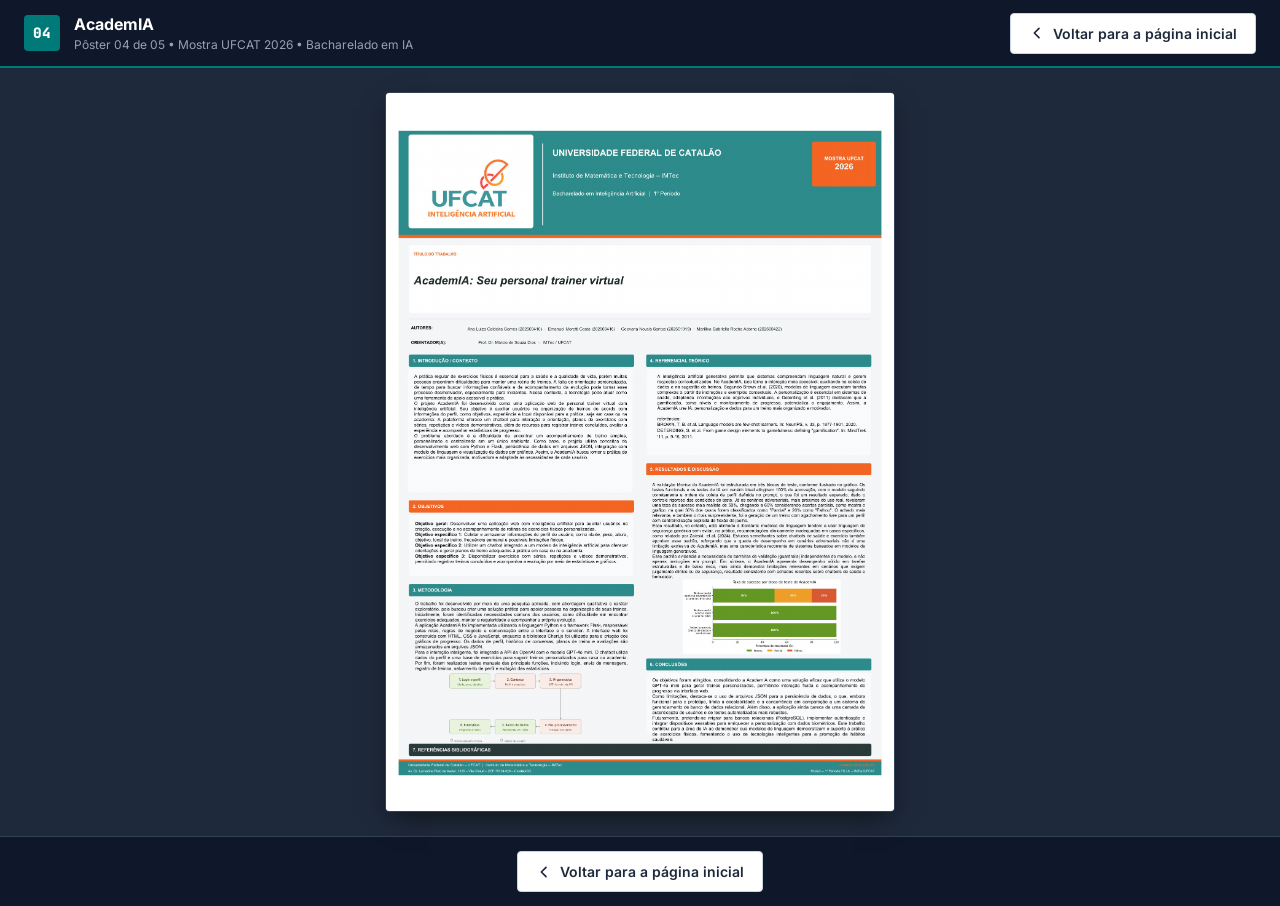
==== view-academia.html @ a544a7a9 "Primeira versão do site" ====
<!DOCTYPE html>
<html lang="pt-BR">
<head>
    <meta charset="UTF-8">
    <meta name="viewport" content="width=device-width, initial-scale=1.0">
    <meta name="description" content="Pôster: AcademIA — Mostra UFCAT 2026">
    <meta name="robots" content="noindex, nofollow">
    <title>AcademIA — Posters BIA | Mostra UFCAT 2026</title>
    <link rel="preconnect" href="https://fonts.googleapis.com">
    <link rel="preconnect" href="https://fonts.gstatic.com" crossorigin>
    <link href="https://fonts.googleapis.com/css2?family=Inter:wght@400;500;600;700;800;900&family=JetBrains+Mono:wght@500;700&display=swap" rel="stylesheet">
    <link rel="stylesheet" href="style.css">
</head>
<body oncontextmenu="return false;" ondragstart="return false;" onselectstart="return false;">

    <div class="viewer-page">

        <!-- Barra Superior do Visualizador -->
        <nav class="viewer-topbar">
            <div class="topbar-left">
                <span class="poster-number">04</span>
                <div>
                    <div class="topbar-title">AcademIA</div>
                    <div class="topbar-subtitle">Pôster 04 de 05 • Mostra UFCAT 2026 • Bacharelado em IA</div>
                </div>
            </div>
            <div>
                <a href="index.html" class="btn btn-back">
                    <svg xmlns="http://www.w3.org/2000/svg" width="16" height="16" fill="none" viewBox="0 0 24 24" stroke="currentColor" stroke-width="2.5"><path stroke-linecap="round" stroke-linejoin="round" d="M15 19l-7-7 7-7"/></svg>
                    Voltar para a página inicial
                </a>
            </div>
        </nav>

        <!-- Exibição do Pôster -->
        <div class="poster-viewport">
            <div class="poster-frame">
                <div class="poster-protection-overlay"></div>
                <img src="img-academia.jpg" alt="Pôster: AcademIA — Mostra UFCAT 2026" draggable="false">
            </div>
        </div>

        <!-- Rodapé do Visualizador -->
        <div class="viewer-bottom">
            <a href="index.html" class="btn btn-back">
                <svg xmlns="http://www.w3.org/2000/svg" width="16" height="16" fill="none" viewBox="0 0 24 24" stroke="currentColor" stroke-width="2.5"><path stroke-linecap="round" stroke-linejoin="round" d="M15 19l-7-7 7-7"/></svg>
                Voltar para a página inicial
            </a>
        </div>

    </div>

    <script>
        document.addEventListener('keydown', function(e) {
            if ((e.ctrlKey || e.metaKey) && (e.key === 's' || e.key === 'S' || e.key === 'p' || e.key === 'P' || e.key === 'u' || e.key === 'U')) {
                e.preventDefault();
            }
            if (e.key === 'F12' || ((e.ctrlKey || e.metaKey) && e.shiftKey && (e.key === 'I' || e.key === 'i' || e.key === 'J' || e.key === 'j' || e.key === 'C' || e.key === 'c'))) {
                e.preventDefault();
            }
        });
        document.addEventListener('contextmenu', function(e) { e.preventDefault(); });
    </script>
</body>
</html>
---- style.css ----
/* ============================================================
   PORTAL INSTITUCIONAL — UFCAT (UNIVERSIDADE FEDERAL DE CATALÃO)
   Mostra UFCAT 2026 — Bacharelado em Inteligência Artificial (BIA)
   
   Design Visual: Institucional, Limpo, Profissional e Acessível.
   Sem efeitos de IA, sem neon, sem glassmorphism, sem sombras fortes.
   ============================================================ */

:root {
    /* Cores Institucionais UFCAT */
    --ufcat-teal: #007a78;
    --ufcat-teal-dark: #005a58;
    --ufcat-teal-light: #e6f4f4;
    --ufcat-green: #3a9e7e;
    --ufcat-orange: #d96414;
    --ufcat-orange-dark: #b54d09;
    --ufcat-orange-light: #fef4ec;

    /* Superfícies Neutras */
    --bg-page: #f8fafc;
    --bg-surface: #ffffff;
    --bg-subtle: #f1f5f9;
    --bg-header-top: #005a58;
    --bg-footer: #0f172a;

    /* Tipografia e Texto */
    --text-main: #1e293b;
    --text-heading: #0f172a;
    --text-muted: #64748b;
    --text-light: #94a3b8;
    --text-inverse: #ffffff;

    /* Bordas e Separações */
    --border-color: #cbd5e1;
    --border-light: #e2e8f0;
    --border-teal: #99d5d3;
    --border-orange: #fcd3b6;

    /* Fontes */
    --font-sans: 'Inter', -apple-system, BlinkMacSystemFont, 'Segoe UI', Roboto, sans-serif;
    --font-mono: 'JetBrains Mono', monospace;

    /* Raios de Borda Institucionais (Discretos) */
    --radius-sm: 4px;
    --radius-md: 6px;
    --radius-lg: 8px;

    /* Sombras Discretas */
    --shadow-sm: 0 1px 2px 0 rgba(0, 0, 0, 0.05);
    --shadow-md: 0 4px 6px -1px rgba(0, 0, 0, 0.08), 0 2px 4px -1px rgba(0, 0, 0, 0.04);
}

/* Reset Padrão */
*, *::before, *::after {
    margin: 0;
    padding: 0;
    box-sizing: border-box;
}

html {
    scroll-behavior: smooth;
    font-size: 16px;
}

body {
    font-family: var(--font-sans);
    background-color: var(--bg-page);
    color: var(--text-main);
    line-height: 1.5;
    min-height: 100vh;
    display: flex;
    flex-direction: column;
}

a {
    color: inherit;
    text-decoration: none;
}

img {
    max-width: 100%;
    height: auto;
    display: block;
}

/* Topbar Institucional Superior */
.gov-bar {
    background-color: var(--bg-header-top);
    color: var(--text-inverse);
    font-size: 0.75rem;
    font-weight: 600;
    letter-spacing: 0.5px;
    padding: 8px 0;
    border-bottom: 3px solid var(--ufcat-orange);
}

.gov-bar .container {
    display: flex;
    align-items: center;
    justify-content: space-between;
}

.gov-brand {
    text-transform: uppercase;
    color: #ffffff;
    font-weight: 700;
}

.gov-dept {
    color: rgba(255, 255, 255, 0.85);
}

/* Container Principal */
.container {
    width: 100%;
    max-width: 1060px;
    margin: 0 auto;
    padding: 0 20px;
}

/* Cabeçalho Institucional */
.header {
    background-color: var(--bg-surface);
    border-bottom: 1px solid var(--border-light);
    padding: 32px 0 28px;
    box-shadow: var(--shadow-sm);
}

.header-content {
    display: flex;
    align-items: center;
    gap: 32px;
}

.logo-wrapper {
    flex-shrink: 0;
    background: #ffffff;
    padding: 12px 16px;
    border: 1px solid var(--border-light);
    border-radius: var(--radius-md);
}

.official-logo {
    max-width: 210px;
    height: auto;
}

.header-text {
    flex: 1;
}

.institution-tagline {
    font-size: 0.8rem;
    font-weight: 700;
    color: var(--ufcat-teal);
    text-transform: uppercase;
    letter-spacing: 1px;
    margin-bottom: 4px;
}

.hero-title {
    font-size: 2.1rem;
    font-weight: 800;
    color: var(--text-heading);
    line-height: 1.2;
    margin-bottom: 6px;
}

.hero-title .line-teal {
    color: var(--ufcat-teal);
}

.hero-title .line-orange {
    color: var(--ufcat-orange);
}

.hero-subtitle {
    font-size: 0.95rem;
    color: var(--text-muted);
    margin-bottom: 14px;
}

/* Metadata Chips */
.info-chips {
    display: flex;
    align-items: center;
    gap: 8px;
    flex-wrap: wrap;
}

.chip {
    display: inline-flex;
    align-items: center;
    gap: 6px;
    padding: 4px 10px;
    border-radius: var(--radius-sm);
    font-size: 0.75rem;
    font-weight: 600;
    background: var(--bg-subtle);
    color: var(--text-main);
    border: 1px solid var(--border-light);
}

.chip-dot {
    width: 6px;
    height: 6px;
    border-radius: 50%;
}

.chip-dot.teal { background: var(--ufcat-teal); }
.chip-dot.orange { background: var(--ufcat-orange); }

/* Conteúdo Principal */
.main-content {
    flex: 1;
    padding: 32px 0 48px;
}

/* Painel de Estatísticas */
.stats-row {
    display: grid;
    grid-template-columns: repeat(3, 1fr);
    gap: 16px;
    margin-bottom: 32px;
}

.stat-item {
    background: var(--bg-surface);
    border: 1px solid var(--border-light);
    border-radius: var(--radius-md);
    padding: 16px 20px;
    border-left: 4px solid var(--ufcat-teal);
    box-shadow: var(--shadow-sm);
}

.stat-item.orange-border {
    border-left-color: var(--ufcat-orange);
}

.stat-value {
    font-size: 1.6rem;
    font-weight: 800;
    font-family: var(--font-mono);
    line-height: 1;
}

.stat-value.teal { color: var(--ufcat-teal); }
.stat-value.orange { color: var(--ufcat-orange); }

.stat-label {
    font-size: 0.75rem;
    color: var(--text-muted);
    font-weight: 700;
    margin-top: 4px;
    text-transform: uppercase;
    letter-spacing: 0.5px;
}

/* Divisor */
.divider {
    height: 1px;
    background-color: var(--border-light);
    margin: 28px 0;
}

/* Grid de 2 Colunas */
.columns-grid {
    display: grid;
    grid-template-columns: 1fr 1fr;
    gap: 32px;
    align-items: start;
}

.column-section {
    display: flex;
    flex-direction: column;
}

/* Cabeçalho de Seção */
.section-header {
    display: flex;
    align-items: center;
    justify-content: space-between;
    padding-bottom: 12px;
    margin-bottom: 18px;
    border-bottom: 2px solid var(--ufcat-teal);
}

.section-label {
    font-size: 1.15rem;
    font-weight: 800;
    color: var(--text-heading);
}

/* Lista de Pôsteres Institucional */
.poster-list {
    display: flex;
    flex-direction: column;
    gap: 16px;
}

.poster-card {
    display: grid;
    grid-template-columns: 48px 1fr auto;
    align-items: center;
    gap: 16px;
    padding: 16px 18px;
    background: var(--bg-surface);
    border: 1px solid var(--border-light);
    border-radius: var(--radius-md);
    box-shadow: var(--shadow-sm);
    transition: background-color 0.15s ease, border-color 0.15s ease;
}

.poster-card:hover {
    background-color: var(--ufcat-teal-light);
    border-color: var(--border-teal);
}

.card-num {
    display: flex;
    align-items: center;
    justify-content: center;
    width: 42px;
    height: 42px;
    border-radius: var(--radius-sm);
    font-family: var(--font-mono);
    font-size: 0.95rem;
    font-weight: 800;
}

.card-num.c-teal {
    background: var(--ufcat-teal-light);
    color: var(--ufcat-teal);
    border: 1px solid var(--border-teal);
}

.card-num.c-orange {
    background: var(--ufcat-orange-light);
    color: var(--ufcat-orange);
    border: 1px solid var(--border-orange);
}

.card-info {
    min-width: 0;
}

.card-title {
    font-size: 1rem;
    font-weight: 700;
    color: var(--text-heading);
    margin-bottom: 4px;
    line-height: 1.3;
}

.poster-card:hover .card-title {
    color: var(--ufcat-teal-dark);
}

.card-desc {
    font-size: 0.825rem;
    color: var(--text-muted);
    display: flex;
    align-items: center;
    gap: 8px;
    flex-wrap: wrap;
}

/* Tags */
.tag {
    display: inline-block;
    padding: 2px 7px;
    border-radius: var(--radius-sm);
    font-size: 0.68rem;
    font-weight: 700;
    text-transform: uppercase;
    letter-spacing: 0.5px;
}

.tag-ufcat {
    background: var(--ufcat-teal-light);
    color: var(--ufcat-teal-dark);
    border: 1px solid var(--border-teal);
}

.tag-orange {
    background: var(--ufcat-orange-light);
    color: var(--ufcat-orange-dark);
    border: 1px solid var(--border-orange);
}

/* Seta dos Cards */
.card-arrow {
    display: flex;
    align-items: center;
    gap: 4px;
    font-size: 0.8rem;
    font-weight: 600;
    color: var(--ufcat-teal);
}

.card-arrow svg {
    width: 14px;
    height: 14px;
    transition: transform 0.15s ease;
}

.poster-card:hover .card-arrow svg {
    transform: translateX(3px);
}

/* Botões */
.btn {
    display: inline-flex;
    align-items: center;
    gap: 8px;
    padding: 9px 18px;
    border-radius: var(--radius-sm);
    font-family: var(--font-sans);
    font-size: 0.875rem;
    font-weight: 600;
    cursor: pointer;
    border: 1px solid transparent;
    transition: background-color 0.15s ease, border-color 0.15s ease;
}

.btn-primary {
    background-color: var(--ufcat-orange);
    color: #ffffff;
    border-color: var(--ufcat-orange-dark);
}

.btn-primary:hover {
    background-color: var(--ufcat-orange-dark);
}

.btn-back {
    background-color: var(--bg-surface);
    color: var(--text-main);
    border-color: var(--border-color);
}

.btn-back:hover {
    background-color: var(--bg-subtle);
    border-color: var(--text-muted);
}

/* Rodapé Institucional */
.footer {
    background-color: var(--bg-footer);
    color: #cbd5e1;
    padding: 36px 0;
    border-top: 4px solid var(--ufcat-teal);
    margin-top: auto;
    font-size: 0.875rem;
}

.footer .container {
    display: flex;
    flex-direction: column;
    align-items: center;
    text-align: center;
    gap: 12px;
}

.footer p {
    line-height: 1.6;
}

.footer strong {
    color: #ffffff;
}

.footer a {
    color: #38bdf8;
    text-decoration: underline;
}

.footer a:hover {
    color: #7dd3fc;
}

/* ===== Estilos das Páginas de Visualização (Viewer) ===== */
.viewer-page {
    min-height: 100vh;
    display: flex;
    flex-direction: column;
    background-color: #1e293b;
    color: #f8fafc;
}

.viewer-topbar {
    background-color: #0f172a;
    border-bottom: 2px solid var(--ufcat-teal);
    padding: 12px 24px;
    display: flex;
    align-items: center;
    justify-content: space-between;
    gap: 16px;
}

.topbar-left {
    display: flex;
    align-items: center;
    gap: 14px;
}

.poster-number {
    display: flex;
    align-items: center;
    justify-content: center;
    width: 36px;
    height: 36px;
    border-radius: var(--radius-sm);
    background: var(--ufcat-teal);
    color: #ffffff;
    font-family: var(--font-mono);
    font-weight: 800;
    font-size: 0.9rem;
}

.topbar-title {
    font-size: 1rem;
    font-weight: 700;
    color: #ffffff;
}

.topbar-subtitle {
    font-size: 0.75rem;
    color: #94a3b8;
}

.live-app-banner {
    background-color: #0f172a;
    border: 1px solid #334155;
    border-left: 4px solid var(--ufcat-orange);
    padding: 14px 20px;
    margin: 16px auto 0;
    max-width: 960px;
    width: calc(100% - 32px);
    border-radius: var(--radius-sm);
    display: flex;
    align-items: center;
    justify-content: space-between;
    gap: 16px;
}

.live-app-title {
    font-size: 0.9rem;
    font-weight: 700;
    color: #ffffff;
}

.live-app-desc {
    font-size: 0.8rem;
    color: #94a3b8;
}

.poster-viewport {
    flex: 1;
    display: flex;
    flex-direction: column;
    align-items: center;
    justify-content: center;
    padding: 24px;
    gap: 32px;
}

.poster-frame {
    position: relative;
    max-width: 100%;
    max-height: calc(100vh - 180px);
    background: #0f172a;
    border: 1px solid #334155;
    border-radius: var(--radius-sm);
    box-shadow: 0 10px 25px -5px rgba(0, 0, 0, 0.5);
    overflow: hidden;
}

.poster-frame img {
    display: block;
    max-width: 100%;
    max-height: calc(100vh - 180px);
    object-fit: contain;
    user-select: none;
    -webkit-user-select: none;
    pointer-events: none;
}

.poster-protection-overlay {
    position: absolute;
    inset: 0;
    z-index: 20;
    background: transparent;
    cursor: default;
}

/* ===== Seção Complementar: PDF & Galeria de Imagens ===== */
.content-section-block {
    width: 100%;
    max-width: 980px;
    margin: 0 auto;
    padding: 0 16px 24px;
}

.section-subheading {
    font-size: 1.1rem;
    font-weight: 700;
    color: #ffffff;
    margin-bottom: 16px;
    display: flex;
    align-items: center;
    gap: 10px;
    padding-bottom: 8px;
    border-bottom: 2px solid var(--ufcat-teal);
}

/* PDF Embedded Container & Grid */
.pdf-embed-wrapper {
    width: 100%;
    height: 600px;
    border: 1px solid #334155;
    border-radius: var(--radius-sm);
    overflow: hidden;
    background: #0f172a;
    margin-bottom: 24px;
}

.pdf-embed-object {
    width: 100%;
    height: 100%;
    border: none;
}

.pdf-pages-grid {
    display: grid;
    grid-template-columns: repeat(auto-fit, minmax(280px, 1fr));
    gap: 16px;
    width: 100%;
}

.pdf-page-card {
    background: #0f172a;
    border: 1px solid #334155;
    border-radius: var(--radius-sm);
    padding: 8px;
    overflow: hidden;
}

.pdf-page-card img {
    width: 100%;
    height: auto;
    border-radius: 2px;
    display: block;
}

.pdf-page-caption {
    font-size: 0.75rem;
    font-weight: 600;
    color: #94a3b8;
    text-align: center;
    margin-top: 6px;
}

/* Galeria de Screenshots do Jogo (Terceira Lua) */
.game-gallery-grid {
    display: grid;
    grid-template-columns: repeat(auto-fit, minmax(290px, 1fr));
    gap: 20px;
    width: 100%;
}

.game-gallery-card {
    background: #0f172a;
    border: 1px solid #334155;
    border-radius: var(--radius-sm);
    overflow: hidden;
    box-shadow: 0 4px 12px rgba(0, 0, 0, 0.3);
    transition: border-color 0.15s ease;
}

.game-gallery-card:hover {
    border-color: var(--ufcat-teal);
}

.game-gallery-card img {
    width: 100%;
    height: 200px;
    object-fit: cover;
    display: block;
}

.game-gallery-caption {
    padding: 10px 14px;
    font-size: 0.8rem;
    font-weight: 600;
    color: #cbd5e1;
    border-top: 1px solid #334155;
    background: #1e293b;
}

.viewer-bottom {
    background-color: #0f172a;
    border-top: 1px solid #334155;
    padding: 14px 24px;
    display: flex;
    align-items: center;
    justify-content: center;
    gap: 16px;
}

/* Responsividade Institucional */
@media (max-width: 860px) {
    .columns-grid {
        grid-template-columns: 1fr;
        gap: 32px;
    }
}

@media (max-width: 768px) {
    .header-content {
        flex-direction: column;
        text-align: center;
        gap: 16px;
    }
    .logo-wrapper {
        margin: 0 auto;
    }
    .hero-title {
        font-size: 1.6rem;
    }
    .info-chips {
        justify-content: center;
    }
    .stats-row {
        grid-template-columns: 1fr;
    }
    .poster-card {
        grid-template-columns: 40px 1fr;
        gap: 12px;
        padding: 14px 16px;
    }
    .card-arrow {
        display: none;
    }
    .live-app-banner {
        flex-direction: column;
        text-align: center;
    }
    .viewer-topbar {
        flex-direction: column;
        align-items: flex-start;
    }
    .pdf-embed-wrapper {
        height: 420px;
    }
}
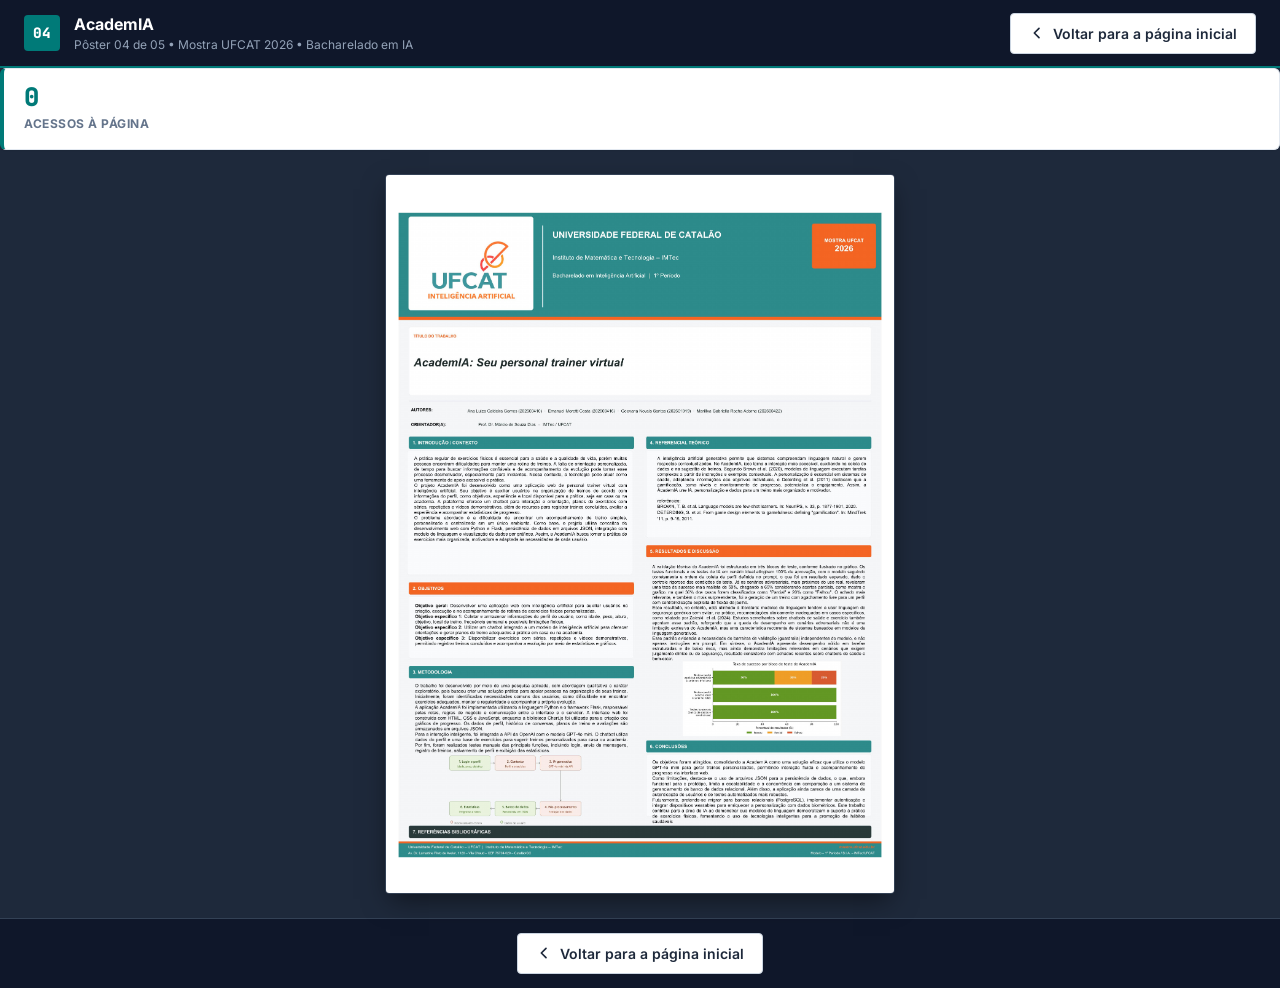
==== commit ed2f3df3: "recriação e concerto do contador e mudança de legenda AcademIA" ====
--- a/view-academia.html
+++ b/view-academia.html
@@ -10,6 +10,13 @@
     <link rel="preconnect" href="https://fonts.gstatic.com" crossorigin>
     <link href="https://fonts.googleapis.com/css2?family=Inter:wght@400;500;600;700;800;900&family=JetBrains+Mono:wght@500;700&display=swap" rel="stylesheet">
     <link rel="stylesheet" href="style.css">
+<script async src="https://www.googletagmanager.com/gtag/js?id=G-COLOCAREI_O_ID_AQUI"></script>
+<script>
+  window.dataLayer = window.dataLayer || [];
+  function gtag(){dataLayer.push(arguments);}
+  gtag('js', new Date());
+  gtag('config', 'G-COLOCAREI_O_ID_AQUI');
+</script>
 </head>
 <body oncontextmenu="return false;" ondragstart="return false;" onselectstart="return false;">
 
@@ -31,6 +38,10 @@
                 </a>
             </div>
         </nav>
+    <div class="stat-item teal-border">
+        <div class="stat-value teal" id="counter-view-academia">0</div>
+        <div class="stat-label">Acessos à página</div>
+    </div>
 
         <!-- Exibição do Pôster -->
         <div class="poster-viewport">
@@ -61,5 +72,6 @@
         });
         document.addEventListener('contextmenu', function(e) { e.preventDefault(); });
     </script>
+    <script src="counter.js"></script>
 </body>
 </html>
--- a/style.css
+++ b/style.css
@@ -709,6 +709,102 @@
     gap: 16px;
 }
 
+/* Controles de Navegação de Slides */
+.viewer-section-header {
+    display: flex;
+    align-items: center;
+    justify-content: space-between;
+    width: 100%;
+    max-width: 960px;
+    margin-bottom: 12px;
+}
+
+.viewer-section-title {
+    font-size: 1.15rem;
+    font-weight: 700;
+    color: #ffffff;
+}
+
+.slide-indicator {
+    font-family: var(--font-mono);
+    font-size: 0.85rem;
+    font-weight: 700;
+    color: #38bdf8;
+    background: rgba(56, 189, 248, 0.1);
+    border: 1px solid rgba(56, 189, 248, 0.3);
+    padding: 4px 12px;
+    border-radius: var(--radius-sm);
+}
+
+.slide-frame {
+    width: 100%;
+    max-width: 960px;
+    display: flex;
+    align-items: center;
+    justify-content: center;
+    background-color: #0b1120;
+}
+
+.slide-frame img {
+    max-height: calc(100vh - 240px);
+    max-width: 100%;
+    object-fit: contain;
+}
+
+.slide-nav-controls {
+    display: flex;
+    align-items: center;
+    justify-content: space-between;
+    width: 100%;
+    max-width: 960px;
+    gap: 16px;
+    margin-top: 12px;
+    flex-wrap: wrap;
+}
+
+.slide-dots {
+    display: flex;
+    align-items: center;
+    gap: 8px;
+    overflow-x: auto;
+    padding: 6px 4px;
+}
+
+.slide-dot {
+    width: 10px;
+    height: 10px;
+    border-radius: 50%;
+    background-color: #475569;
+    cursor: pointer;
+    transition: background-color 0.2s ease, transform 0.2s ease;
+    border: none;
+    padding: 0;
+}
+
+.slide-dot:hover {
+    background-color: #94a3b8;
+}
+
+.slide-dot.active {
+    background-color: var(--ufcat-orange);
+    transform: scale(1.3);
+}
+
+.pdf-page-card {
+    cursor: pointer;
+    transition: border-color 0.2s ease, transform 0.15s ease;
+}
+
+.pdf-page-card:hover {
+    border-color: var(--ufcat-teal);
+    transform: translateY(-2px);
+}
+
+.pdf-page-card.active-card {
+    border-color: var(--ufcat-orange);
+    box-shadow: 0 0 0 2px var(--ufcat-orange);
+}
+
 /* Responsividade Institucional */
 @media (max-width: 860px) {
     .columns-grid {
@@ -754,4 +850,13 @@
     .pdf-embed-wrapper {
         height: 420px;
     }
-}
+    .slide-nav-controls {
+        justify-content: center;
+    }
+    .slide-dots {
+        order: 3;
+        width: 100%;
+        justify-content: center;
+    }
+}
+
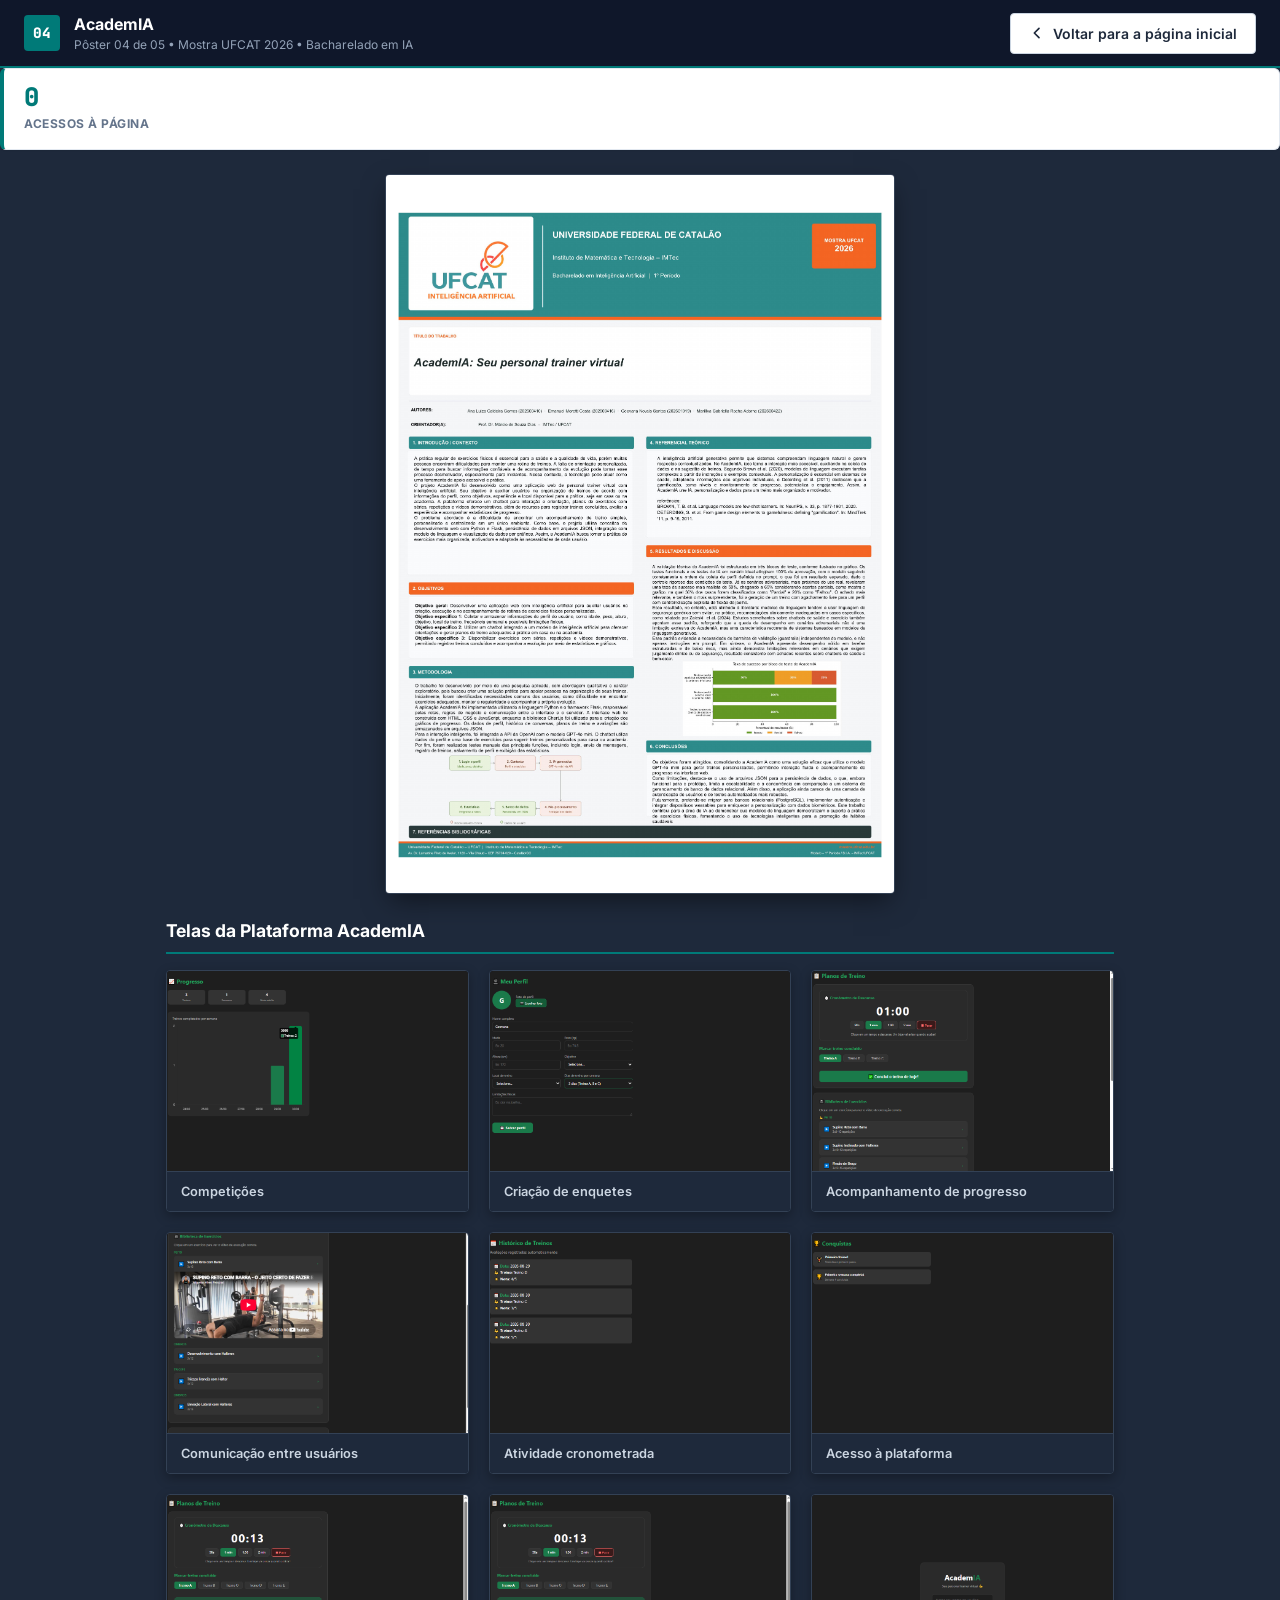
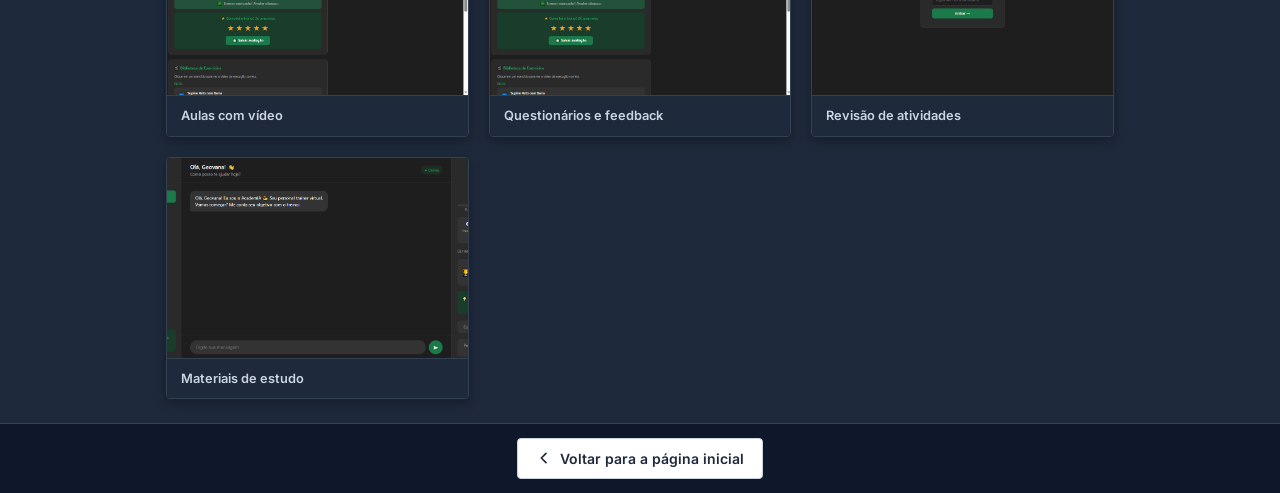
==== commit 13588ee3: "feat: adicionar módulo institucional da UFCAT" ====
--- a/view-academia.html
+++ b/view-academia.html
@@ -51,6 +51,23 @@
             </div>
         </div>
 
+        <!-- Galeria de Telas do AcademIA -->
+        <div class="content-section-block">
+            <h3 class="section-subheading">Telas da Plataforma AcademIA</h3>
+            <div class="game-gallery-grid">
+                <div class="game-gallery-card"><img src="imagens_novas/academIA/2026-08-30 (13).png" alt="Tela de competições da plataforma AcademIA"><div class="game-gallery-caption">Competições</div></div>
+                <div class="game-gallery-card"><img src="imagens_novas/academIA/2026-08-30 (12).png" alt="Tela de criação de enquete da plataforma AcademIA"><div class="game-gallery-caption">Criação de enquetes</div></div>
+                <div class="game-gallery-card"><img src="imagens_novas/academIA/2026-08-30 (2) (Cópia).png" alt="Tela de progresso da plataforma AcademIA"><div class="game-gallery-caption">Acompanhamento de progresso</div></div>
+                <div class="game-gallery-card"><img src="imagens_novas/academIA/2026-08-30 (5).png" alt="Tela de conversa da plataforma AcademIA"><div class="game-gallery-caption">Comunicação entre usuários</div></div>
+                <div class="game-gallery-card"><img src="imagens_novas/academIA/2026-08-30 (8).png" alt="Atividade cronometrada da plataforma AcademIA"><div class="game-gallery-caption">Atividade cronometrada</div></div>
+                <div class="game-gallery-card"><img src="imagens_novas/academIA/2026-08-30 (11).png" alt="Tela de acesso da plataforma AcademIA"><div class="game-gallery-caption">Acesso à plataforma</div></div>
+                <div class="game-gallery-card"><img src="imagens_novas/academIA/2026-08-30 (6).png" alt="Aula com vídeo na plataforma AcademIA"><div class="game-gallery-caption">Aulas com vídeo</div></div>
+                <div class="game-gallery-card"><img src="imagens_novas/academIA/2026-08-30 (6) (Cópia).png" alt="Questionário da plataforma AcademIA"><div class="game-gallery-caption">Questionários e feedback</div></div>
+                <div class="game-gallery-card"><img src="imagens_novas/academIA/2026-08-30 (4).png" alt="Revisão de questionário da plataforma AcademIA"><div class="game-gallery-caption">Revisão de atividades</div></div>
+                <div class="game-gallery-card"><img src="imagens_novas/academIA/2026-08-30 (1).png" alt="Materiais de estudo na plataforma AcademIA"><div class="game-gallery-caption">Materiais de estudo</div></div>
+            </div>
+        </div>
+
         <!-- Rodapé do Visualizador -->
         <div class="viewer-bottom">
             <a href="index.html" class="btn btn-back">
